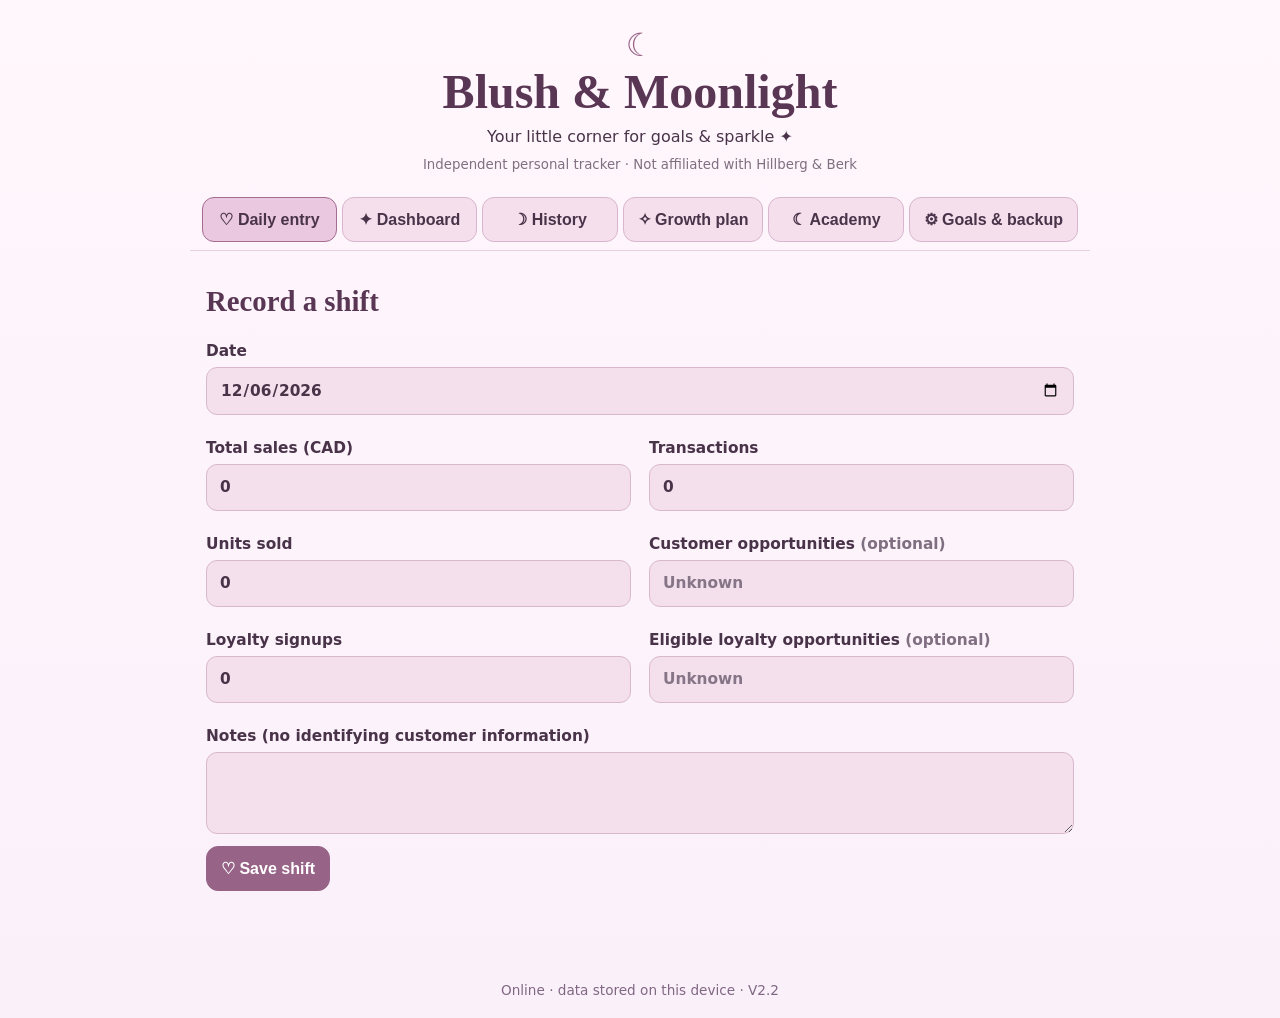
==== index.html @ 67c2c204 "Add files via upload" ====
<!doctype html><html lang="en"><head><meta charset="utf-8"><meta name="viewport" content="width=device-width,initial-scale=1,viewport-fit=cover"><meta name="theme-color" content="#754a70"><meta name="description" content="Offline personal jewelry sales tracker"><link rel="manifest" href="manifest.webmanifest"><link rel="icon" href="icons/icon-192.png"><link rel="stylesheet" href="style.css"><title>Blush & Moonlight</title></head><body><header><div class="moon">☾</div><h1>Blush & Moonlight</h1><p>Your little corner for goals & sparkle ✦</p><small>Independent personal tracker · Not affiliated with Hillberg & Berk</small></header><nav aria-label="Sections"><button data-page="entry" class="active">♡ Daily entry</button><button data-page="dashboard">✦ Dashboard</button><button data-page="history">☽ History</button><button data-page="development">✧ Growth plan</button><button data-page="academy">☾ Academy</button><button data-page="goals">⚙ Goals & backup</button></nav><main><section id="entry" class="page"><h2>Record a shift</h2><form id="shiftForm"><label>Date<input type="date" id="date" required></label><div class="fields"><label>Total sales (CAD)<input id="sales" type="number" min="0" step="0.01" required value="0"></label><label>Transactions<input id="transactions" type="number" min="0" step="1" required value="0"></label><label>Units sold<input id="units" type="number" min="0" step="1" required value="0"></label><label>Customer opportunities <span class="hint">(optional)</span><input id="opportunities" type="number" min="0" step="1" placeholder="Unknown"></label><label>Loyalty signups<input id="signups" type="number" min="0" step="1" required value="0"></label><label>Eligible loyalty opportunities <span class="hint">(optional)</span><input id="eligible" type="number" min="0" step="1" placeholder="Unknown"></label></div><label>Notes (no identifying customer information)<textarea id="notes" rows="3" maxlength="500"></textarea></label><button class="primary" type="submit">♡ Save shift</button><p id="entryMessage" role="status"></p></form></section><section id="dashboard" class="page hidden"><h2>Performance overview</h2><label>Period<select id="period"><option value="week">This week (Mon–Sun)</option><option value="month">This month</option><option value="all">All time</option></select></label><div class="cards" id="cards"></div><div id="progress"></div><h3>Daily sales</h3><div id="bars"></div><h3>Little coaching notes ✦</h3><div id="coaching" class="panel"></div><aside class="santana-note" aria-label="A note for Santana"><div class="santana-note-title">♡ A Note for Santana ☠</div><p>I love you Santana and remember to tell yourself &quot;i've gotten a ton of work done today. ... a skele-ton.&quot; &lt;3</p><div class="santana-note-end">☾ ✧ ♡</div></aside></section><section id="history" class="page hidden"><h2>Saved shifts</h2><div id="historyList"></div></section><section id="development" class="page hidden">
<h2>✧ Your growth plan</h2><p>Three small areas of growth: selling thoughtfully, knowing your jewelry, and leading with care. All activities work offline.</p>
<div id="gamePlan" class="panel"></div>
<h3>Today's development check-in</h3>
<form id="growthForm" class="panel">
<label>Date<input type="date" id="growthDate" required></label>
<label>Sales practice<select id="salesPractice"><option value="discovery">Ask a thoughtful discovery question</option><option value="styling">Suggest a relevant coordinating piece</option><option value="loyalty">Explain loyalty benefits without pressure</option><option value="followup">Invite the customer to consider next steps</option></select></label>
<label>Product knowledge practice<select id="knowledgePractice"><option value="materials">Review metal and plating basics</option><option value="care">Explain jewelry care clearly</option><option value="styling">Practice layering and styling</option><option value="gifting">Practice gift discovery</option></select></label>
<label>Leadership practice<select id="leadershipPractice"><option value="support">Support a teammate during a busy moment</option><option value="feedback">Give specific, kind feedback</option><option value="prioritize">Prioritize tasks during a rush</option><option value="reflect">Reflect on one leadership decision</option></select></label>
<label><input type="checkbox" id="salesDone" class="inline-check"> Completed sales practice</label>
<label><input type="checkbox" id="knowledgeDone" class="inline-check"> Completed knowledge practice</label>
<label><input type="checkbox" id="leadershipDone" class="inline-check"> Completed leadership practice</label>
<label>One thing that went well<textarea id="growthWin" maxlength="350" rows="2" placeholder="Keep notes general; no names or confidential details"></textarea></label>
<label>One thing to try next time<textarea id="growthNext" maxlength="350" rows="2"></textarea></label>
<button class="primary" type="submit">Save development check-in</button><p id="growthMessage" role="status"></p>
</form>
<h3>Jewelry knowledge mini-quiz</h3><div class="panel"><p id="quizQuestion"></p><div id="quizAnswers" class="quiz-answers"></div><p id="quizFeedback" role="status"></p><button type="button" id="nextQuestion">Next question ↻</button></div>
<h3>Recent development</h3><div id="growthHistory"></div>
<p class="hint">Learning content is general jewelry guidance, not verified employer-specific product or policy information. Check approved product documentation before making claims to customers.</p>
</section><section id="academy" class="page hidden"><h2>☾ Moonlight Academy</h2><p>Short lessons, gentle progress, and practical skills. Your progress stays on this device.</p><h3>Performance trends</h3><div class="panel"><p>Compare recent shifts with the preceding period. Averages are calculated from recorded data, not estimated shifts.</p><label>Comparison window<select id="trendWindow"><option value="7">Last 7 days vs previous 7</option><option value="14">Last 14 days vs previous 14</option><option value="30">Last 30 days vs previous 30</option></select></label><div id="trendResults" aria-live="polite"></div></div><h3>Mini lessons</h3><div id="lessonList"></div><h3>Leadership scenarios</h3><div id="scenarioList"></div><h3>Little moon milestones ✧</h3><div id="achievements" class="panel"></div><p class="hint">Lessons provide general education. Confirm specific product materials, warranties, loyalty terms, and store policies using approved employer sources.</p></section><section id="goals" class="page hidden"><h2>Goals & privacy</h2><form id="goalsForm"><div class="fields"><label>Weekly sales target ($)<input id="goalSales" type="number" min="0" step="0.01"></label><label>Average transaction target ($)<input id="goalAtv" type="number" min="0" step="0.01"></label><label>Units per transaction target<input id="goalUpt" type="number" min="0" step="0.01"></label><label>Conversion target (%)<input id="goalConversion" type="number" min="0" max="100" step="0.1"></label><label>Loyalty signup target (%)<input id="goalLoyalty" type="number" min="0" max="100" step="0.1"></label></div><button class="primary" type="submit">Save goals</button></form><h3>Backups</h3><p>Data stays in this browser's local storage on this device. Export regularly: clearing site data, uninstalling, or losing your phone can erase it. Backups are unencrypted, so store them privately.</p><button id="export">Export JSON backup</button> <label class="filebtn">Import JSON backup<input id="import" type="file" accept="application/json,.json" hidden></label><button id="csv">Export shifts CSV</button><p id="backupMessage" role="status"></p><h3>Privacy</h3><p>No account, server, analytics, or external API. Do not enter customer names, contact details, or confidential company data. Only record figures your employer permits you to keep.</p></section></main><footer><span id="offlineStatus">Checking offline status…</span> · V2.2</footer><script src="app.js" defer></script></body></html>
---- style.css ----
:root{color-scheme:light;font-family:system-ui,-apple-system,'Segoe UI',sans-serif;color:#493349;background:#fff8fc}*{box-sizing:border-box}body{margin:0;background:linear-gradient(#fff7fc,#faf0fa);min-height:100vh}header{text-align:center;padding:26px 12px 16px}h1,h2,h3{font-family:Georgia,serif;color:#593653}h1{font-size:clamp(1.9rem,6vw,3rem);margin:0}h2{font-size:1.8rem}.moon{font-size:2rem;color:#9b6588}header p{margin:8px}small,.hint{color:#806f81}nav{display:flex;overflow-x:auto;gap:5px;max-width:900px;margin:auto;padding:8px 12px;border-bottom:1px solid #e7cfe1}button,.filebtn{cursor:pointer;border:1px solid #d8b6ce;background:#f5dfed;color:#493349;padding:12px 14px;border-radius:12px;font-size:1rem;font-weight:600}nav button{white-space:nowrap;flex:1}nav button.active{background:#eac8e0;border-color:#a36c90}.primary{background:#976487;color:#fff;border-color:#976487}main{max-width:900px;margin:auto;padding:10px 16px 55px}.hidden{display:none!important}label{display:block;font-size:.96rem;font-weight:600;margin:12px 0;color:#493349}input,textarea,select{display:block;width:100%;margin-top:7px;background:#f4e0ec;color:#493349!important;border:1px solid #d9b8ce;border-radius:11px;padding:13px;font:inherit;min-height:47px}input::placeholder{color:#857587}input:focus,textarea:focus,select:focus{outline:3px solid #d8b1d1}.fields{display:grid;grid-template-columns:repeat(2,minmax(0,1fr));gap:0 18px}.cards{display:grid;grid-template-columns:repeat(3,minmax(0,1fr));gap:12px;margin:20px 0}.card,.panel,.historyrow{background:#fffafd;border:1px solid #ecd6e5;border-radius:18px;padding:17px;box-shadow:0 5px 15px #6b42620c}.card span{display:block;color:#806783;font-size:.85rem}.card strong{display:block;font-size:clamp(1.2rem,3vw,2rem);font-weight:500;margin-top:8px;overflow-wrap:anywhere}.barline{margin:10px 0}.track{height:13px;border-radius:12px;background:#f0d9e8;overflow:hidden}.fill{height:100%;background:#9d6a90}.salesbar{height:18px;border-radius:5px;background:#c99dbd;min-width:3px}.barrow{display:grid;grid-template-columns:100px 1fr 90px;align-items:center;gap:10px;margin:12px 0}.historyrow{margin:12px 0}.historyrow button{margin-top:10px;margin-right:8px}.filebtn{display:inline-block}footer{text-align:center;padding:20px;color:#806783;font-size:.85rem}#entryMessage,#backupMessage{font-weight:600}button:focus-visible{outline:3px solid #754a70}@media(max-width:600px){.fields{grid-template-columns:1fr}.cards{grid-template-columns:repeat(2,minmax(0,1fr))}nav button{font-size:.82rem;padding:12px 9px}.barrow{grid-template-columns:65px 1fr 70px;font-size:.82rem}main{padding:8px 12px 50px}}

/* V2.1 growth plan */
.quiz-answers{display:grid;gap:9px;margin:12px 0}.quiz-answers button{text-align:left}
.quiz-answers button:disabled{opacity:.8;cursor:default}
.inline-check{display:inline-block;width:20px;height:20px;min-height:0;vertical-align:middle;margin:0 8px 0 0;accent-color:#976487}
#gamePlan p{line-height:1.55}#growthHistory .historyrow p{overflow-wrap:anywhere}

.santana-note{margin:22px 0;padding:22px 18px;border:2px solid #d5a7c6;border-radius:18px;background:#f9eaf4;color:#543650;text-align:center;box-shadow:0 3px 14px #754a701a}.santana-note-title{font-weight:750;font-size:1.12rem;letter-spacing:.02em}.santana-note p{font-size:1.03rem;line-height:1.65;margin:12px auto;max-width:36rem;overflow-wrap:anywhere}.santana-note-end{color:#966b92;letter-spacing:.5em}

.academy-card{margin:12px 0}.academy-card h4{margin:0 0 8px}.academy-card p{line-height:1.5}.academy-card label{display:flex;align-items:center;gap:6px;margin-top:10px}#trendResults p{overflow-wrap:anywhere}
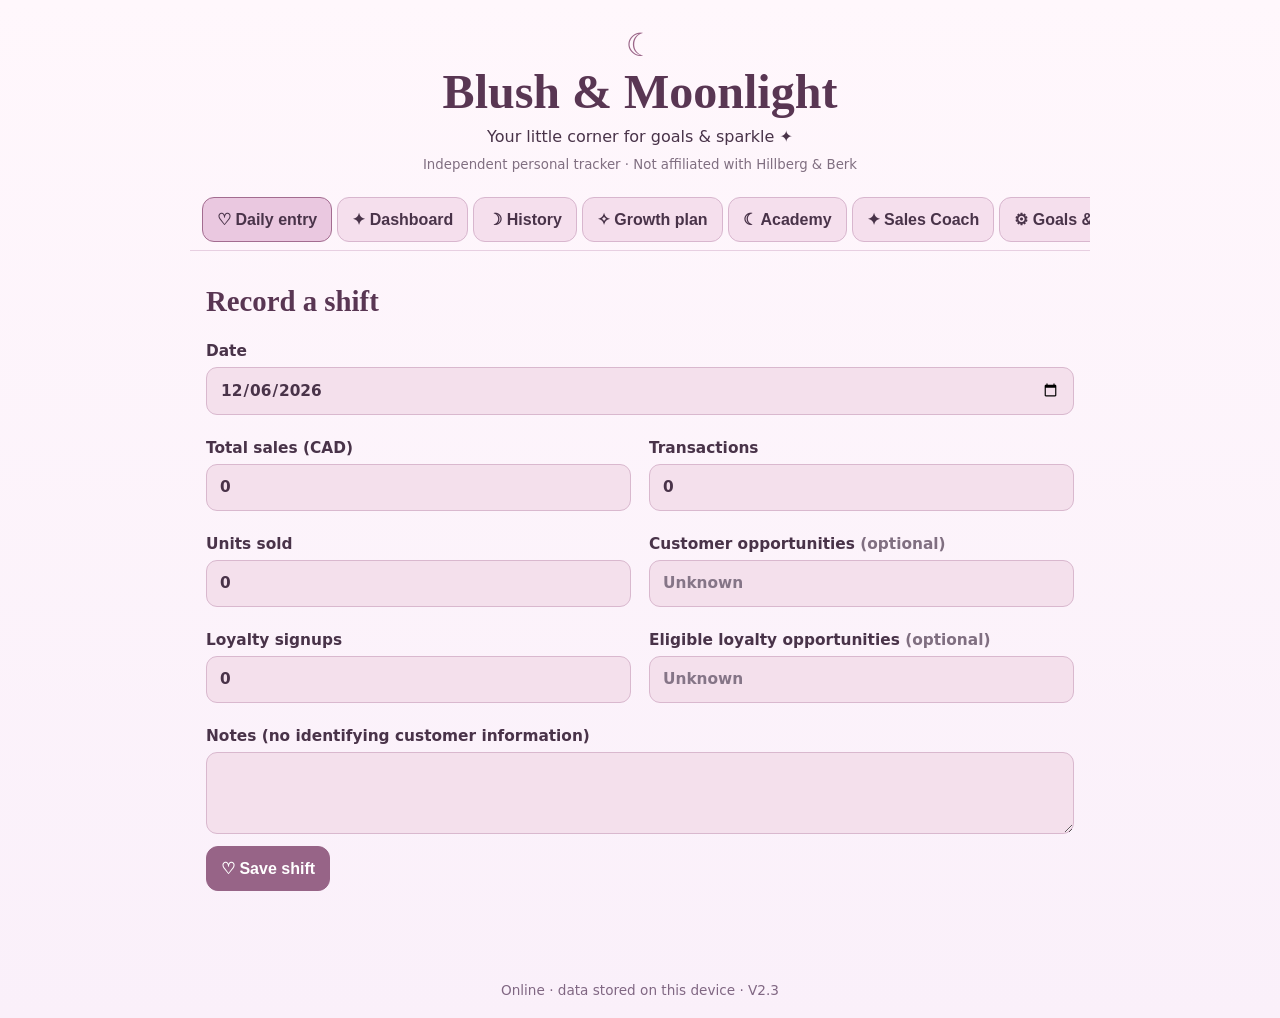
==== commit 6a099f30: "Add files via upload" ====
--- a/index.html
+++ b/index.html
@@ -1,4 +1,4 @@
-<!doctype html><html lang="en"><head><meta charset="utf-8"><meta name="viewport" content="width=device-width,initial-scale=1,viewport-fit=cover"><meta name="theme-color" content="#754a70"><meta name="description" content="Offline personal jewelry sales tracker"><link rel="manifest" href="manifest.webmanifest"><link rel="icon" href="icons/icon-192.png"><link rel="stylesheet" href="style.css"><title>Blush & Moonlight</title></head><body><header><div class="moon">☾</div><h1>Blush & Moonlight</h1><p>Your little corner for goals & sparkle ✦</p><small>Independent personal tracker · Not affiliated with Hillberg & Berk</small></header><nav aria-label="Sections"><button data-page="entry" class="active">♡ Daily entry</button><button data-page="dashboard">✦ Dashboard</button><button data-page="history">☽ History</button><button data-page="development">✧ Growth plan</button><button data-page="academy">☾ Academy</button><button data-page="goals">⚙ Goals & backup</button></nav><main><section id="entry" class="page"><h2>Record a shift</h2><form id="shiftForm"><label>Date<input type="date" id="date" required></label><div class="fields"><label>Total sales (CAD)<input id="sales" type="number" min="0" step="0.01" required value="0"></label><label>Transactions<input id="transactions" type="number" min="0" step="1" required value="0"></label><label>Units sold<input id="units" type="number" min="0" step="1" required value="0"></label><label>Customer opportunities <span class="hint">(optional)</span><input id="opportunities" type="number" min="0" step="1" placeholder="Unknown"></label><label>Loyalty signups<input id="signups" type="number" min="0" step="1" required value="0"></label><label>Eligible loyalty opportunities <span class="hint">(optional)</span><input id="eligible" type="number" min="0" step="1" placeholder="Unknown"></label></div><label>Notes (no identifying customer information)<textarea id="notes" rows="3" maxlength="500"></textarea></label><button class="primary" type="submit">♡ Save shift</button><p id="entryMessage" role="status"></p></form></section><section id="dashboard" class="page hidden"><h2>Performance overview</h2><label>Period<select id="period"><option value="week">This week (Mon–Sun)</option><option value="month">This month</option><option value="all">All time</option></select></label><div class="cards" id="cards"></div><div id="progress"></div><h3>Daily sales</h3><div id="bars"></div><h3>Little coaching notes ✦</h3><div id="coaching" class="panel"></div><aside class="santana-note" aria-label="A note for Santana"><div class="santana-note-title">♡ A Note for Santana ☠</div><p>I love you Santana and remember to tell yourself &quot;i've gotten a ton of work done today. ... a skele-ton.&quot; &lt;3</p><div class="santana-note-end">☾ ✧ ♡</div></aside></section><section id="history" class="page hidden"><h2>Saved shifts</h2><div id="historyList"></div></section><section id="development" class="page hidden">
+<!doctype html><html lang="en"><head><meta charset="utf-8"><meta name="viewport" content="width=device-width,initial-scale=1,viewport-fit=cover"><meta name="theme-color" content="#754a70"><meta name="description" content="Offline personal jewelry sales tracker"><link rel="manifest" href="manifest.webmanifest"><link rel="icon" href="icons/icon-192.png"><link rel="stylesheet" href="style.css"><title>Blush & Moonlight</title></head><body><header><div class="moon">☾</div><h1>Blush & Moonlight</h1><p>Your little corner for goals & sparkle ✦</p><small>Independent personal tracker · Not affiliated with Hillberg & Berk</small></header><nav aria-label="Sections"><button data-page="entry" class="active">♡ Daily entry</button><button data-page="dashboard">✦ Dashboard</button><button data-page="history">☽ History</button><button data-page="development">✧ Growth plan</button><button data-page="academy">☾ Academy</button><button data-page="coach">✦ Sales Coach</button><button data-page="goals">⚙ Goals & backup</button></nav><main><section id="entry" class="page"><h2>Record a shift</h2><form id="shiftForm"><label>Date<input type="date" id="date" required></label><div class="fields"><label>Total sales (CAD)<input id="sales" type="number" min="0" step="0.01" required value="0"></label><label>Transactions<input id="transactions" type="number" min="0" step="1" required value="0"></label><label>Units sold<input id="units" type="number" min="0" step="1" required value="0"></label><label>Customer opportunities <span class="hint">(optional)</span><input id="opportunities" type="number" min="0" step="1" placeholder="Unknown"></label><label>Loyalty signups<input id="signups" type="number" min="0" step="1" required value="0"></label><label>Eligible loyalty opportunities <span class="hint">(optional)</span><input id="eligible" type="number" min="0" step="1" placeholder="Unknown"></label></div><label>Notes (no identifying customer information)<textarea id="notes" rows="3" maxlength="500"></textarea></label><button class="primary" type="submit">♡ Save shift</button><p id="entryMessage" role="status"></p></form></section><section id="dashboard" class="page hidden"><h2>Performance overview</h2><label>Period<select id="period"><option value="week">This week (Mon–Sun)</option><option value="month">This month</option><option value="all">All time</option></select></label><div class="cards" id="cards"></div><div id="progress"></div><h3>Daily sales</h3><div id="bars"></div><h3>Little coaching notes ✦</h3><div id="coaching" class="panel"></div><aside class="santana-note" aria-label="A note for Santana"><div class="santana-note-title">♡ A Note for Santana ☠</div><p>I love you Santana and remember to tell yourself &quot;i've gotten a ton of work done today. ... a skele-ton.&quot; &lt;3</p><div class="santana-note-end">☾ ✧ ♡</div></aside></section><section id="history" class="page hidden"><h2>Saved shifts</h2><div id="historyList"></div></section><section id="development" class="page hidden">
 <h2>✧ Your growth plan</h2><p>Three small areas of growth: selling thoughtfully, knowing your jewelry, and leading with care. All activities work offline.</p>
 <div id="gamePlan" class="panel"></div>
 <h3>Today's development check-in</h3>
@@ -17,4 +17,4 @@
 <h3>Jewelry knowledge mini-quiz</h3><div class="panel"><p id="quizQuestion"></p><div id="quizAnswers" class="quiz-answers"></div><p id="quizFeedback" role="status"></p><button type="button" id="nextQuestion">Next question ↻</button></div>
 <h3>Recent development</h3><div id="growthHistory"></div>
 <p class="hint">Learning content is general jewelry guidance, not verified employer-specific product or policy information. Check approved product documentation before making claims to customers.</p>
-</section><section id="academy" class="page hidden"><h2>☾ Moonlight Academy</h2><p>Short lessons, gentle progress, and practical skills. Your progress stays on this device.</p><h3>Performance trends</h3><div class="panel"><p>Compare recent shifts with the preceding period. Averages are calculated from recorded data, not estimated shifts.</p><label>Comparison window<select id="trendWindow"><option value="7">Last 7 days vs previous 7</option><option value="14">Last 14 days vs previous 14</option><option value="30">Last 30 days vs previous 30</option></select></label><div id="trendResults" aria-live="polite"></div></div><h3>Mini lessons</h3><div id="lessonList"></div><h3>Leadership scenarios</h3><div id="scenarioList"></div><h3>Little moon milestones ✧</h3><div id="achievements" class="panel"></div><p class="hint">Lessons provide general education. Confirm specific product materials, warranties, loyalty terms, and store policies using approved employer sources.</p></section><section id="goals" class="page hidden"><h2>Goals & privacy</h2><form id="goalsForm"><div class="fields"><label>Weekly sales target ($)<input id="goalSales" type="number" min="0" step="0.01"></label><label>Average transaction target ($)<input id="goalAtv" type="number" min="0" step="0.01"></label><label>Units per transaction target<input id="goalUpt" type="number" min="0" step="0.01"></label><label>Conversion target (%)<input id="goalConversion" type="number" min="0" max="100" step="0.1"></label><label>Loyalty signup target (%)<input id="goalLoyalty" type="number" min="0" max="100" step="0.1"></label></div><button class="primary" type="submit">Save goals</button></form><h3>Backups</h3><p>Data stays in this browser's local storage on this device. Export regularly: clearing site data, uninstalling, or losing your phone can erase it. Backups are unencrypted, so store them privately.</p><button id="export">Export JSON backup</button> <label class="filebtn">Import JSON backup<input id="import" type="file" accept="application/json,.json" hidden></label><button id="csv">Export shifts CSV</button><p id="backupMessage" role="status"></p><h3>Privacy</h3><p>No account, server, analytics, or external API. Do not enter customer names, contact details, or confidential company data. Only record figures your employer permits you to keep.</p></section></main><footer><span id="offlineStatus">Checking offline status…</span> · V2.2</footer><script src="app.js" defer></script></body></html>
+</section><section id="academy" class="page hidden"><h2>☾ Moonlight Academy</h2><p>Short lessons, gentle progress, and practical skills. Your progress stays on this device.</p><h3>Performance trends</h3><div class="panel"><p>Compare recent shifts with the preceding period. Averages are calculated from recorded data, not estimated shifts.</p><label>Comparison window<select id="trendWindow"><option value="7">Last 7 days vs previous 7</option><option value="14">Last 14 days vs previous 14</option><option value="30">Last 30 days vs previous 30</option></select></label><div id="trendResults" aria-live="polite"></div></div><h3>Mini lessons</h3><div id="lessonList"></div><h3>Leadership scenarios</h3><div id="scenarioList"></div><h3>Little moon milestones ✧</h3><div id="achievements" class="panel"></div><p class="hint">Lessons provide general education. Confirm specific product materials, warranties, loyalty terms, and store policies using approved employer sources.</p></section><section id="coach" class="page hidden"><h2>✦ Personal Sales Coach</h2><p>Pick one gentle technique to practise, record what you tried, and compare your results over time. Everything stays on this device.</p><div id="coachRecommendation" class="panel" aria-live="polite"></div><h3>Technique tracker</h3><form id="coachForm" class="panel"><label>Shift date<input id="coachDate" type="date" required></label><label>Technique<select id="coachTechnique"><option value="discovery">Ask a thoughtful discovery question</option><option value="pairing">Offer a relevant coordinating piece</option><option value="loyalty">Explain approved loyalty benefits</option><option value="care">Share a verified care or styling tip</option></select></label><label>How many customer conversations did you practise it in? <span class="hint">(optional)</span><input id="coachCount" type="number" min="0" max="9999" step="1" placeholder="Not counted"></label><label>How did it feel?<select id="coachFeeling"><option value="comfortable">Comfortable</option><option value="learning">Still learning</option><option value="difficult">Challenging</option></select></label><label>Reflection (no names or confidential information)<textarea id="coachNotes" rows="2" maxlength="300" placeholder="What felt natural? What could improve?"></textarea></label><button class="primary" type="submit">Save technique practice</button><p id="coachMessage" role="status"></p></form><h3>What the numbers suggest</h3><div id="coachInsights" class="panel"></div><h3>Recent practice</h3><div id="coachHistory"></div><p class="hint">These are observational comparisons, not proof a technique caused sales to change. Foot traffic, promotions, shift length, and customer needs can all affect results. Respect customer choice and workplace policies.</p></section><section id="goals" class="page hidden"><h2>Goals & privacy</h2><form id="goalsForm"><div class="fields"><label>Weekly sales target ($)<input id="goalSales" type="number" min="0" step="0.01"></label><label>Average transaction target ($)<input id="goalAtv" type="number" min="0" step="0.01"></label><label>Units per transaction target<input id="goalUpt" type="number" min="0" step="0.01"></label><label>Conversion target (%)<input id="goalConversion" type="number" min="0" max="100" step="0.1"></label><label>Loyalty signup target (%)<input id="goalLoyalty" type="number" min="0" max="100" step="0.1"></label></div><button class="primary" type="submit">Save goals</button></form><h3>Backups</h3><p>Data stays in this browser's local storage on this device. Export regularly: clearing site data, uninstalling, or losing your phone can erase it. Backups are unencrypted, so store them privately.</p><button id="export">Export JSON backup</button> <label class="filebtn">Import JSON backup<input id="import" type="file" accept="application/json,.json" hidden></label><button id="csv">Export shifts CSV</button><p id="backupMessage" role="status"></p><h3>Privacy</h3><p>No account, server, analytics, or external API. Do not enter customer names, contact details, or confidential company data. Only record figures your employer permits you to keep.</p></section></main><footer><span id="offlineStatus">Checking offline status…</span> · V2.3</footer><script src="app.js" defer></script></body></html>
--- a/style.css
+++ b/style.css
@@ -9,3 +9,6 @@
 .santana-note{margin:22px 0;padding:22px 18px;border:2px solid #d5a7c6;border-radius:18px;background:#f9eaf4;color:#543650;text-align:center;box-shadow:0 3px 14px #754a701a}.santana-note-title{font-weight:750;font-size:1.12rem;letter-spacing:.02em}.santana-note p{font-size:1.03rem;line-height:1.65;margin:12px auto;max-width:36rem;overflow-wrap:anywhere}.santana-note-end{color:#966b92;letter-spacing:.5em}
 
 .academy-card{margin:12px 0}.academy-card h4{margin:0 0 8px}.academy-card p{line-height:1.5}.academy-card label{display:flex;align-items:center;gap:6px;margin-top:10px}#trendResults p{overflow-wrap:anywhere}
+
+/* V2.3 sales coach */
+#coachRecommendation h3{margin-top:0}#coachInsights p{line-height:1.55}#coachHistory .historyrow{overflow-wrap:anywhere}
